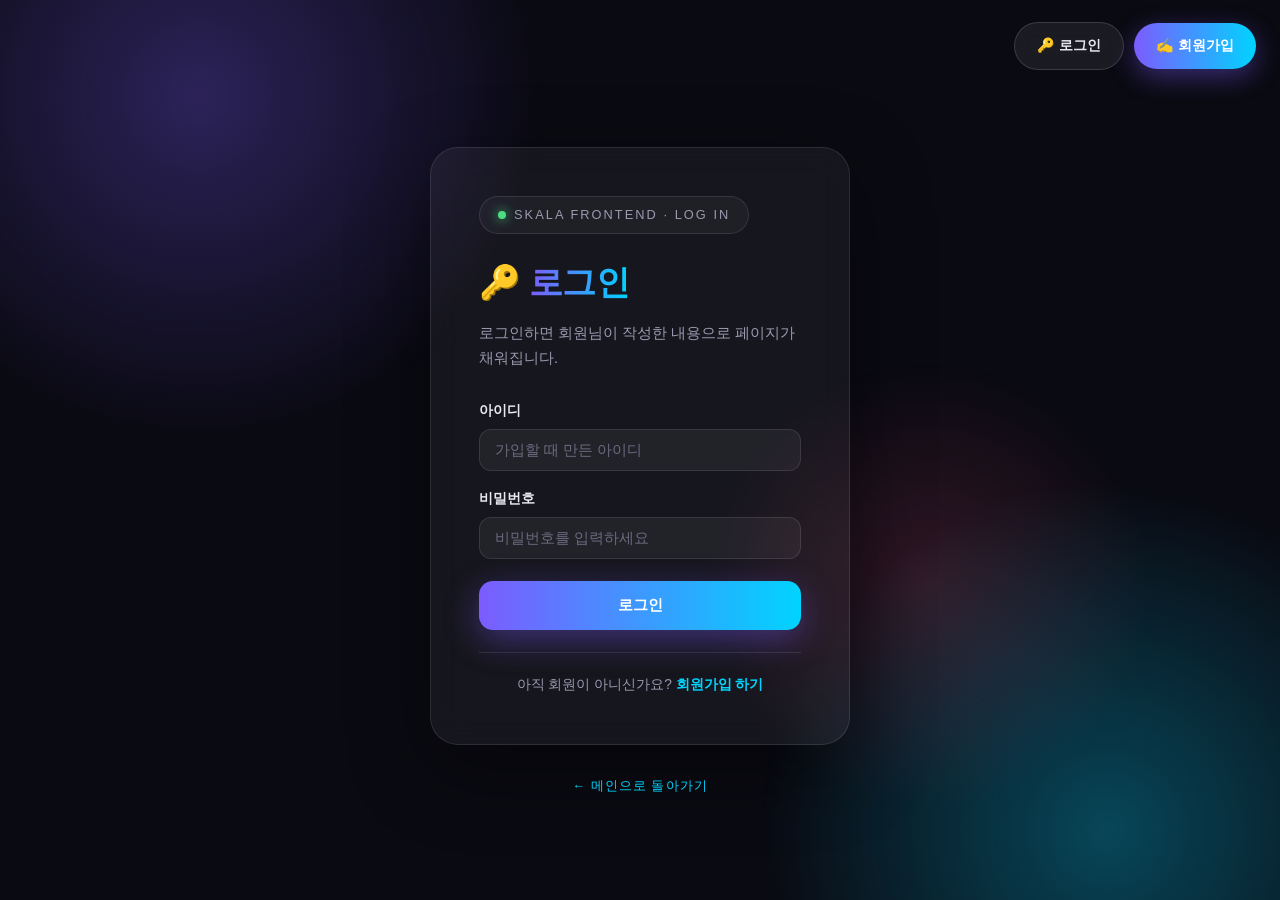
==== html/logIn.html @ dad62b2c "feat: 휴일 계획 캘린더, 입실·퇴실 알림, 개인 메모장 추가 - myHoliday.html: 캘린더에서 날짜를 눌러 제목·내용·시간으로 휴일 계획을   남기는 페이지 신설 (" ====
<!DOCTYPE html>
<html lang="ko">
<head>
    <meta charset="UTF-8">
    <meta name="viewport" content="width=device-width, initial-scale=1.0">
    <title>SKALA · 로그인</title>
    <style>
        :root {
            --bg: #0a0a12;
            --surface: rgba(255, 255, 255, 0.05);
            --border: rgba(255, 255, 255, 0.1);
            --text: #e8e8f0;
            --muted: #9a9ab0;
            --accent-1: #7c5cff;
            --accent-2: #00d4ff;
            --accent-3: #ff5c8a;
        }

        * { margin: 0; padding: 0; box-sizing: border-box; }

        body {
            min-height: 100vh;
            background: var(--bg);
            color: var(--text);
            font-family: -apple-system, BlinkMacSystemFont, "Apple SD Gothic Neo", "Pretendard", "Segoe UI", sans-serif;
            line-height: 1.7;
            display: flex;
            flex-direction: column;
            align-items: center;
            justify-content: center;
            padding: 92px 24px 48px;
            overflow-x: hidden;
        }

        /* ── 움직이는 오로라 배경 ── */
        .aurora {
            position: fixed;
            inset: 0;
            z-index: 0;
            pointer-events: none;
        }
        .aurora span {
            position: absolute;
            width: 55vmax;
            height: 55vmax;
            border-radius: 50%;
            opacity: 0.3;
            animation: drift 16s ease-in-out infinite alternate;
        }
        .aurora span:nth-child(1) {
            background: radial-gradient(circle, var(--accent-1) 0%, transparent 70%);
            top: -20vmax; left: -12vmax;
        }
        .aurora span:nth-child(2) {
            background: radial-gradient(circle, var(--accent-2) 0%, transparent 70%);
            bottom: -22vmax; right: -14vmax;
            animation-delay: -8s;
        }
        .aurora span:nth-child(3) {
            background: radial-gradient(circle, var(--accent-3) 0%, transparent 70%);
            top: 40%; left: 55%;
            width: 35vmax; height: 35vmax;
            opacity: 0.16;
            animation-delay: -4s;
        }
        @keyframes drift {
            from { transform: translate(0, 0) scale(1); }
            to   { transform: translate(7vmax, 5vmax) scale(1.2); }
        }

        /* ── 메인 카드 ── */
        .card {
            position: relative;
            z-index: 1;
            width: 100%;
            max-width: 420px;
            padding: clamp(36px, 6vw, 48px);
            border-radius: 28px;
            background: var(--surface);
            border: 1px solid var(--border);
            backdrop-filter: blur(16px);
            -webkit-backdrop-filter: blur(16px);
            box-shadow: 0 24px 80px rgba(0, 0, 0, 0.45);
            animation: fadeUp 0.9s ease both;
        }

        .badge {
            display: inline-flex;
            align-items: center;
            gap: 8px;
            padding: 7px 18px;
            border-radius: 999px;
            border: 1px solid var(--border);
            background: rgba(255, 255, 255, 0.04);
            font-size: 0.8rem;
            letter-spacing: 0.16em;
            color: var(--muted);
            margin-bottom: 20px;
        }
        .badge .dot {
            width: 8px; height: 8px;
            border-radius: 50%;
            background: #4ade80;
            box-shadow: 0 0 12px #4ade80;
            animation: pulse 2s infinite;
        }
        @keyframes pulse {
            0%, 100% { opacity: 1; }
            50% { opacity: 0.35; }
        }

        h1 {
            font-size: clamp(1.6rem, 4.5vw, 2.1rem);
            font-weight: 900;
            letter-spacing: -0.02em;
        }
        h1 .gradient {
            background: linear-gradient(90deg, var(--accent-1), var(--accent-2), var(--accent-3), var(--accent-1));
            background-size: 300% auto;
            -webkit-background-clip: text;
            background-clip: text;
            color: transparent;
            animation: shine 6s linear infinite;
        }
        @keyframes shine {
            to { background-position: 300% center; }
        }
        .intro {
            margin-top: 10px;
            color: var(--muted);
            font-size: 0.92rem;
        }

        /* ── 폼 ── */
        form { margin-top: 28px; }
        .field { margin-bottom: 16px; }
        .field label {
            display: block;
            font-size: 0.85rem;
            font-weight: 700;
            margin-bottom: 7px;
        }
        input {
            width: 100%;
            padding: 12px 15px;
            border-radius: 12px;
            font-family: inherit;
            font-size: 0.93rem;
            color: var(--text);
            background: rgba(255, 255, 255, 0.05);
            border: 1px solid var(--border);
            transition: border-color 0.2s ease, box-shadow 0.2s ease, background 0.2s ease;
        }
        input::placeholder { color: #6b6b80; }
        input:focus {
            outline: none;
            background: rgba(124, 92, 255, 0.08);
            border-color: rgba(124, 92, 255, 0.6);
            box-shadow: 0 0 0 4px rgba(124, 92, 255, 0.15);
        }

        .error {
            display: none;
            align-items: center;
            gap: 8px;
            margin-bottom: 16px;
            padding: 11px 15px;
            border-radius: 12px;
            font-size: 0.85rem;
            font-weight: 600;
            color: #ffc0d2;
            background: rgba(255, 92, 138, 0.12);
            border: 1px solid rgba(255, 92, 138, 0.4);
        }
        .error.show { display: flex; animation: shake 0.35s ease; }
        @keyframes shake {
            0%, 100% { transform: translateX(0); }
            25% { transform: translateX(-5px); }
            75% { transform: translateX(5px); }
        }

        button[type="submit"] {
            width: 100%;
            margin-top: 6px;
            padding: 14px;
            border-radius: 14px;
            border: none;
            font-family: inherit;
            font-size: 0.96rem;
            font-weight: 700;
            color: #fff;
            cursor: pointer;
            background: linear-gradient(90deg, var(--accent-1), var(--accent-2));
            box-shadow: 0 10px 34px rgba(124, 92, 255, 0.4);
            transition: transform 0.2s ease, box-shadow 0.2s ease;
        }
        button[type="submit"]:hover {
            transform: translateY(-3px) scale(1.02);
            box-shadow: 0 16px 44px rgba(124, 92, 255, 0.55);
        }
        button[type="submit"]:active { transform: translateY(0) scale(0.99); }

        .to-signup {
            margin-top: 22px;
            padding-top: 20px;
            border-top: 1px solid var(--border);
            text-align: center;
            font-size: 0.86rem;
            color: var(--muted);
        }
        .to-signup a {
            color: var(--accent-2);
            font-weight: 700;
            text-decoration: none;
        }
        .to-signup a:hover { text-decoration: underline; }

        /* 이미 로그인한 상태에서 들어온 경우 */
        .already {
            margin-top: 26px;
            padding: 20px;
            border-radius: 16px;
            text-align: center;
            background: rgba(74, 222, 128, 0.08);
            border: 1px solid rgba(74, 222, 128, 0.3);
        }
        .already .who { font-weight: 800; font-size: 1.05rem; }
        .already p { margin-top: 6px; font-size: 0.85rem; color: var(--muted); }
        .already a {
            display: inline-block;
            margin-top: 14px;
            padding: 11px 26px;
            border-radius: 12px;
            font-size: 0.88rem;
            font-weight: 700;
            color: #fff;
            text-decoration: none;
            background: linear-gradient(90deg, var(--accent-1), var(--accent-2));
        }

        @keyframes fadeUp {
            from { opacity: 0; transform: translateY(30px); }
            to   { opacity: 1; transform: translateY(0); }
        }

        footer {
            position: relative;
            z-index: 1;
            margin-top: 30px;
            font-size: 0.8rem;
            color: var(--muted);
            letter-spacing: 0.08em;
        }
        footer a { color: var(--accent-2); text-decoration: none; }
        footer a:hover { text-decoration: underline; }
    </style>
</head>
<body>
    <div class="aurora">
        <span></span><span></span><span></span>
    </div>

    <div id="auth-area"></div>

    <main class="card">
        <div class="badge"><span class="dot"></span>SKALA FRONTEND · LOG IN</div>
        <h1>🔑 <span class="gradient">로그인</span></h1>
        <p class="intro">로그인하면 회원님이 작성한 내용으로 페이지가 채워집니다.</p>

        <!-- 비로그인 상태에서만 폼을 보여준다 -->
        <div data-auth="out">
            <p class="error" id="error">⚠️ <span id="errorText"></span></p>

            <form id="loginForm" novalidate>
                <div class="field">
                    <label for="userId">아이디</label>
                    <input type="text" id="userId" name="userId"
                           placeholder="가입할 때 만든 아이디" required autocomplete="username">
                </div>
                <div class="field">
                    <label for="password">비밀번호</label>
                    <input type="password" id="password" name="password"
                           placeholder="비밀번호를 입력하세요" required autocomplete="current-password">
                </div>
                <button type="submit">로그인</button>
            </form>

            <p class="to-signup">
                아직 회원이 아니신가요? <a href="signUp.html">회원가입 하기</a>
            </p>
        </div>

        <!-- 이미 로그인한 상태 -->
        <div class="already" data-auth="in" hidden>
            <p class="who"><span data-personal="name"></span>님, 이미 로그인되어 있습니다.</p>
            <p>로그인 시각: <span data-personal="loginAt"></span></p>
            <a href="index.html">메인 Hub로 가기 →</a>
        </div>
    </main>

    <footer><a href="index.html">← 메인으로 돌아가기</a></footer>

    <script src="../js/auth.js"></script>
    <script src="../js/alarms.js"></script>
    <script>
        var form = document.getElementById("loginForm");
        var errorBox = document.getElementById("error");
        var errorText = document.getElementById("errorText");

        function showError(message) {
            errorText.textContent = message;
            errorBox.classList.remove("show");
            // 같은 메시지가 다시 떠도 흔들림이 보이도록 애니메이션을 되감는다
            void errorBox.offsetWidth;
            errorBox.classList.add("show");
        }

        form.addEventListener("submit", function (e) {
            e.preventDefault();

            var id = document.getElementById("userId").value.trim();
            var pw = document.getElementById("password").value;

            if (!id || !pw) {
                showError("아이디와 비밀번호를 모두 입력해 주세요.");
                return;
            }

            var result = Auth.login(id, pw);
            if (!result.ok) {
                showError(result.reason);
                document.getElementById("password").value = "";
                return;
            }

            location.href = "index.html";
        });
    </script>
</body>
</html>
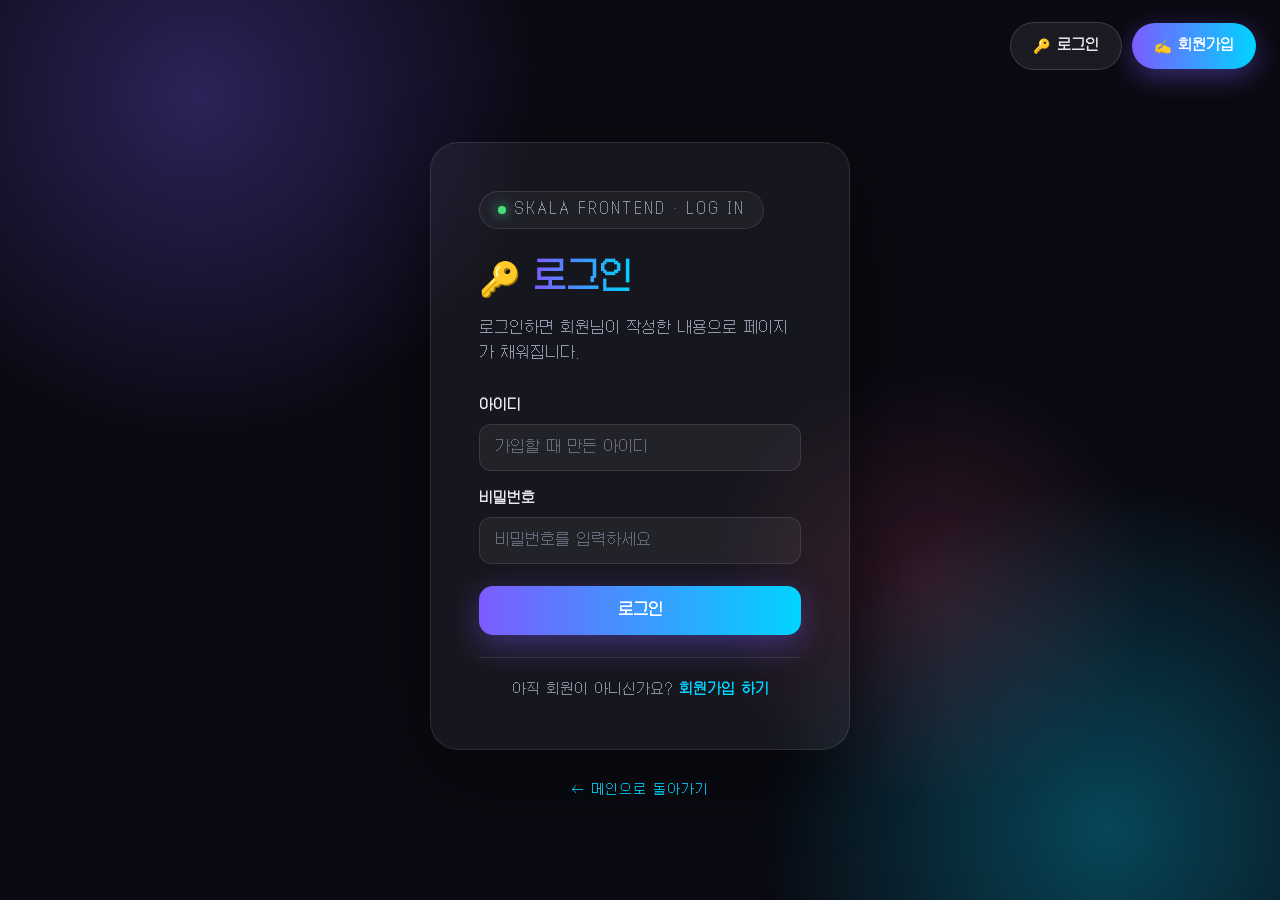
==== commit 53cbf38b: "fix: Galmuri14 폰트를 자체 호스팅해 새로고침마다 폰트가 늦게 적용되던 문제 해결 jsdelivr의 /gh/ 프록시 경로에서 552KB 폰트 파일을 매번 느리게(약 50" ====
--- a/html/logIn.html
+++ b/html/logIn.html
@@ -4,262 +4,15 @@
     <meta charset="UTF-8">
     <meta name="viewport" content="width=device-width, initial-scale=1.0">
     <title>SKALA · 로그인</title>
-    <style>
-        :root {
-            --bg: #0a0a12;
-            --surface: rgba(255, 255, 255, 0.05);
-            --border: rgba(255, 255, 255, 0.1);
-            --text: #e8e8f0;
-            --muted: #9a9ab0;
-            --accent-1: #7c5cff;
-            --accent-2: #00d4ff;
-            --accent-3: #ff5c8a;
-        }
-
-        * { margin: 0; padding: 0; box-sizing: border-box; }
-
-        body {
-            min-height: 100vh;
-            background: var(--bg);
-            color: var(--text);
-            font-family: -apple-system, BlinkMacSystemFont, "Apple SD Gothic Neo", "Pretendard", "Segoe UI", sans-serif;
-            line-height: 1.7;
-            display: flex;
-            flex-direction: column;
-            align-items: center;
-            justify-content: center;
-            padding: 92px 24px 48px;
-            overflow-x: hidden;
-        }
-
-        /* ── 움직이는 오로라 배경 ── */
-        .aurora {
-            position: fixed;
-            inset: 0;
-            z-index: 0;
-            pointer-events: none;
-        }
-        .aurora span {
-            position: absolute;
-            width: 55vmax;
-            height: 55vmax;
-            border-radius: 50%;
-            opacity: 0.3;
-            animation: drift 16s ease-in-out infinite alternate;
-        }
-        .aurora span:nth-child(1) {
-            background: radial-gradient(circle, var(--accent-1) 0%, transparent 70%);
-            top: -20vmax; left: -12vmax;
-        }
-        .aurora span:nth-child(2) {
-            background: radial-gradient(circle, var(--accent-2) 0%, transparent 70%);
-            bottom: -22vmax; right: -14vmax;
-            animation-delay: -8s;
-        }
-        .aurora span:nth-child(3) {
-            background: radial-gradient(circle, var(--accent-3) 0%, transparent 70%);
-            top: 40%; left: 55%;
-            width: 35vmax; height: 35vmax;
-            opacity: 0.16;
-            animation-delay: -4s;
-        }
-        @keyframes drift {
-            from { transform: translate(0, 0) scale(1); }
-            to   { transform: translate(7vmax, 5vmax) scale(1.2); }
-        }
-
-        /* ── 메인 카드 ── */
-        .card {
-            position: relative;
-            z-index: 1;
-            width: 100%;
-            max-width: 420px;
-            padding: clamp(36px, 6vw, 48px);
-            border-radius: 28px;
-            background: var(--surface);
-            border: 1px solid var(--border);
-            backdrop-filter: blur(16px);
-            -webkit-backdrop-filter: blur(16px);
-            box-shadow: 0 24px 80px rgba(0, 0, 0, 0.45);
-            animation: fadeUp 0.9s ease both;
-        }
-
-        .badge {
-            display: inline-flex;
-            align-items: center;
-            gap: 8px;
-            padding: 7px 18px;
-            border-radius: 999px;
-            border: 1px solid var(--border);
-            background: rgba(255, 255, 255, 0.04);
-            font-size: 0.8rem;
-            letter-spacing: 0.16em;
-            color: var(--muted);
-            margin-bottom: 20px;
-        }
-        .badge .dot {
-            width: 8px; height: 8px;
-            border-radius: 50%;
-            background: #4ade80;
-            box-shadow: 0 0 12px #4ade80;
-            animation: pulse 2s infinite;
-        }
-        @keyframes pulse {
-            0%, 100% { opacity: 1; }
-            50% { opacity: 0.35; }
-        }
-
-        h1 {
-            font-size: clamp(1.6rem, 4.5vw, 2.1rem);
-            font-weight: 900;
-            letter-spacing: -0.02em;
-        }
-        h1 .gradient {
-            background: linear-gradient(90deg, var(--accent-1), var(--accent-2), var(--accent-3), var(--accent-1));
-            background-size: 300% auto;
-            -webkit-background-clip: text;
-            background-clip: text;
-            color: transparent;
-            animation: shine 6s linear infinite;
-        }
-        @keyframes shine {
-            to { background-position: 300% center; }
-        }
-        .intro {
-            margin-top: 10px;
-            color: var(--muted);
-            font-size: 0.92rem;
-        }
-
-        /* ── 폼 ── */
-        form { margin-top: 28px; }
-        .field { margin-bottom: 16px; }
-        .field label {
-            display: block;
-            font-size: 0.85rem;
-            font-weight: 700;
-            margin-bottom: 7px;
-        }
-        input {
-            width: 100%;
-            padding: 12px 15px;
-            border-radius: 12px;
-            font-family: inherit;
-            font-size: 0.93rem;
-            color: var(--text);
-            background: rgba(255, 255, 255, 0.05);
-            border: 1px solid var(--border);
-            transition: border-color 0.2s ease, box-shadow 0.2s ease, background 0.2s ease;
-        }
-        input::placeholder { color: #6b6b80; }
-        input:focus {
-            outline: none;
-            background: rgba(124, 92, 255, 0.08);
-            border-color: rgba(124, 92, 255, 0.6);
-            box-shadow: 0 0 0 4px rgba(124, 92, 255, 0.15);
-        }
-
-        .error {
-            display: none;
-            align-items: center;
-            gap: 8px;
-            margin-bottom: 16px;
-            padding: 11px 15px;
-            border-radius: 12px;
-            font-size: 0.85rem;
-            font-weight: 600;
-            color: #ffc0d2;
-            background: rgba(255, 92, 138, 0.12);
-            border: 1px solid rgba(255, 92, 138, 0.4);
-        }
-        .error.show { display: flex; animation: shake 0.35s ease; }
-        @keyframes shake {
-            0%, 100% { transform: translateX(0); }
-            25% { transform: translateX(-5px); }
-            75% { transform: translateX(5px); }
-        }
-
-        button[type="submit"] {
-            width: 100%;
-            margin-top: 6px;
-            padding: 14px;
-            border-radius: 14px;
-            border: none;
-            font-family: inherit;
-            font-size: 0.96rem;
-            font-weight: 700;
-            color: #fff;
-            cursor: pointer;
-            background: linear-gradient(90deg, var(--accent-1), var(--accent-2));
-            box-shadow: 0 10px 34px rgba(124, 92, 255, 0.4);
-            transition: transform 0.2s ease, box-shadow 0.2s ease;
-        }
-        button[type="submit"]:hover {
-            transform: translateY(-3px) scale(1.02);
-            box-shadow: 0 16px 44px rgba(124, 92, 255, 0.55);
-        }
-        button[type="submit"]:active { transform: translateY(0) scale(0.99); }
-
-        .to-signup {
-            margin-top: 22px;
-            padding-top: 20px;
-            border-top: 1px solid var(--border);
-            text-align: center;
-            font-size: 0.86rem;
-            color: var(--muted);
-        }
-        .to-signup a {
-            color: var(--accent-2);
-            font-weight: 700;
-            text-decoration: none;
-        }
-        .to-signup a:hover { text-decoration: underline; }
-
-        /* 이미 로그인한 상태에서 들어온 경우 */
-        .already {
-            margin-top: 26px;
-            padding: 20px;
-            border-radius: 16px;
-            text-align: center;
-            background: rgba(74, 222, 128, 0.08);
-            border: 1px solid rgba(74, 222, 128, 0.3);
-        }
-        .already .who { font-weight: 800; font-size: 1.05rem; }
-        .already p { margin-top: 6px; font-size: 0.85rem; color: var(--muted); }
-        .already a {
-            display: inline-block;
-            margin-top: 14px;
-            padding: 11px 26px;
-            border-radius: 12px;
-            font-size: 0.88rem;
-            font-weight: 700;
-            color: #fff;
-            text-decoration: none;
-            background: linear-gradient(90deg, var(--accent-1), var(--accent-2));
-        }
-
-        @keyframes fadeUp {
-            from { opacity: 0; transform: translateY(30px); }
-            to   { opacity: 1; transform: translateY(0); }
-        }
-
-        footer {
-            position: relative;
-            z-index: 1;
-            margin-top: 30px;
-            font-size: 0.8rem;
-            color: var(--muted);
-            letter-spacing: 0.08em;
-        }
-        footer a { color: var(--accent-2); text-decoration: none; }
-        footer a:hover { text-decoration: underline; }
-    </style>
+    <link rel="stylesheet" href="../css/global.css">
+    <link rel="stylesheet" href="../css/logIn.css">
 </head>
 <body>
     <div class="aurora">
         <span></span><span></span><span></span>
     </div>
 
+    <div class="container">
     <div id="auth-area"></div>
 
     <main class="card">
@@ -299,9 +52,10 @@
     </main>
 
     <footer><a href="index.html">← 메인으로 돌아가기</a></footer>
+    </div>
 
-    <script src="../js/auth.js"></script>
-    <script src="../js/alarms.js"></script>
+    <script src="../js/core/auth.js"></script>
+    <script src="../js/features/alarms.js"></script>
     <script>
         var form = document.getElementById("loginForm");
         var errorBox = document.getElementById("error");
--- a/css/global.css
+++ b/css/global.css
@@ -0,0 +1,122 @@
+/*
+ * style.css — 모든 페이지가 토씨 하나 다르지 않게 똑같이 쓰던 공통 스타일.
+ *
+ * 색상 변수, 리셋, 오로라 배경, 배지의 초록 점, 제목의 그라디언트 텍스트,
+ * 카드/섹션 등장 애니메이션, footer 링크 색상, 전체 컨텐츠를 가운데 정렬하는
+ * .container 처럼 페이지마다 100% 동일하게 복사돼 있던 부분만 모았다.
+ * 카드 폭·배지 글자 크기·제목 크기처럼 페이지마다 값이 다른 것들은 그대로
+ * 각 페이지의 <style> 안에 남겨뒀다.
+ *
+ * html/myClass.html은 기존에 손대지 않기로 한 파일이라, 이 파일은 <link>로만
+ * 연결하고(공통 스타일 적용 과제 요건 충족) 폰트·container 등 구조/디자인은
+ * 예전 그대로 자체 <style>을 유지한다.
+ */
+
+:root {
+    --bg: #0a0a12;
+    --surface: rgba(255, 255, 255, 0.05);
+    --border: rgba(255, 255, 255, 0.1);
+    --text: #e8e8f0;
+    --muted: #9a9ab0;
+    --accent-1: #7c5cff;
+    --accent-2: #00d4ff;
+    --accent-3: #ff5c8a;
+}
+
+/* Galmuri14 픽셀 폰트: 외부 CDN(jsdelivr /gh/ 경로)이 느려 새로고침마다 폰트가
+   늦게 뒤바뀌어 보이는 문제가 있어, 실제로 쓰는 굵기 하나만 직접 호스팅한다. */
+@font-face {
+    font-family: Galmuri14;
+    font-style: normal;
+    font-weight: 400;
+    font-display: swap;
+    src: local('Galmuri14 Regular'), url('./fonts/Galmuri14.woff2') format('woff2');
+}
+
+* { margin: 0; padding: 0; box-sizing: border-box; }
+
+/* ── 움직이는 오로라 배경 ── */
+.aurora {
+    position: fixed;
+    inset: 0;
+    z-index: 0;
+    pointer-events: none;
+}
+.aurora span {
+    position: absolute;
+    width: 55vmax;
+    height: 55vmax;
+    border-radius: 50%;
+    opacity: 0.3;
+    animation: drift 16s ease-in-out infinite alternate;
+}
+.aurora span:nth-child(1) {
+    background: radial-gradient(circle, var(--accent-1) 0%, transparent 70%);
+    top: -20vmax; left: -12vmax;
+}
+.aurora span:nth-child(2) {
+    background: radial-gradient(circle, var(--accent-2) 0%, transparent 70%);
+    bottom: -22vmax; right: -14vmax;
+    animation-delay: -8s;
+}
+.aurora span:nth-child(3) {
+    background: radial-gradient(circle, var(--accent-3) 0%, transparent 70%);
+    top: 40%; left: 55%;
+    width: 35vmax; height: 35vmax;
+    opacity: 0.16;
+    animation-delay: -4s;
+}
+@keyframes drift {
+    from { transform: translate(0, 0) scale(1); }
+    to   { transform: translate(7vmax, 5vmax) scale(1.2); }
+}
+
+/* ── 배지 안의 깜빡이는 초록 점 ── */
+.badge .dot {
+    width: 8px; height: 8px;
+    border-radius: 50%;
+    background: #4ade80;
+    box-shadow: 0 0 12px #4ade80;
+    animation: pulse 2s infinite;
+}
+@keyframes pulse {
+    0%, 100% { opacity: 1; }
+    50% { opacity: 0.35; }
+}
+
+/* ── 제목 그라디언트 텍스트 ── */
+h1 .gradient {
+    background: linear-gradient(90deg, var(--accent-1), var(--accent-2), var(--accent-3), var(--accent-1));
+    background-size: 300% auto;
+    -webkit-background-clip: text;
+    background-clip: text;
+    color: transparent;
+    animation: shine 6s linear infinite;
+}
+@keyframes shine {
+    to { background-position: 300% center; }
+}
+h2 .accent {
+    background: linear-gradient(90deg, var(--accent-2), var(--accent-1));
+    -webkit-background-clip: text;
+    background-clip: text;
+    color: transparent;
+}
+
+/* ── 카드/섹션 등장 애니메이션 ── */
+@keyframes fadeUp {
+    from { opacity: 0; transform: translateY(30px); }
+    to   { opacity: 1; transform: translateY(0); }
+}
+
+/* ── footer 링크 ── */
+footer a { color: var(--accent-2); text-decoration: none; }
+footer a:hover { text-decoration: underline; }
+
+/* ── 컨텐츠 전체를 가운데 정렬하는 컨테이너 ── */
+.container {
+    display: flex;
+    flex-direction: column;
+    align-items: center;
+    width: 100%;
+}
--- a/css/logIn.css
+++ b/css/logIn.css
@@ -0,0 +1,170 @@
+        body {
+            min-height: 100vh;
+            background: var(--bg);
+            color: var(--text);
+            font-family: Galmuri14, -apple-system, BlinkMacSystemFont, "Apple SD Gothic Neo", "Pretendard", "Segoe UI", sans-serif;
+            line-height: 1.7;
+            display: flex;
+            flex-direction: column;
+            align-items: center;
+            justify-content: center;
+            padding: 92px 24px 48px;
+            overflow-x: hidden;
+        }
+
+        /* ── 메인 카드 ── */
+        .card {
+            position: relative;
+            z-index: 1;
+            width: 100%;
+            max-width: 420px;
+            padding: clamp(36px, 6vw, 48px);
+            border-radius: 28px;
+            background: var(--surface);
+            border: 1px solid var(--border);
+            backdrop-filter: blur(16px);
+            -webkit-backdrop-filter: blur(16px);
+            box-shadow: 0 24px 80px rgba(0, 0, 0, 0.45);
+            animation: fadeUp 0.9s ease both;
+        }
+
+        .badge {
+            display: inline-flex;
+            align-items: center;
+            gap: 8px;
+            padding: 7px 18px;
+            border-radius: 999px;
+            border: 1px solid var(--border);
+            background: rgba(255, 255, 255, 0.04);
+            font-size: 0.8rem;
+            letter-spacing: 0.16em;
+            color: var(--muted);
+            margin-bottom: 20px;
+        }
+
+        h1 {
+            font-size: clamp(1.6rem, 4.5vw, 2.1rem);
+            font-weight: 900;
+            letter-spacing: -0.02em;
+        }
+        .intro {
+            margin-top: 10px;
+            color: var(--muted);
+            font-size: 0.92rem;
+        }
+
+        /* ── 폼 ── */
+        form { margin-top: 28px; }
+        .field { margin-bottom: 16px; }
+        .field label {
+            display: block;
+            font-size: 0.85rem;
+            font-weight: 700;
+            margin-bottom: 7px;
+        }
+        input {
+            width: 100%;
+            padding: 12px 15px;
+            border-radius: 12px;
+            font-family: inherit;
+            font-size: 0.93rem;
+            color: var(--text);
+            background: rgba(255, 255, 255, 0.05);
+            border: 1px solid var(--border);
+            transition: border-color 0.2s ease, box-shadow 0.2s ease, background 0.2s ease;
+        }
+        input::placeholder { color: #6b6b80; }
+        input:focus {
+            outline: none;
+            background: rgba(124, 92, 255, 0.08);
+            border-color: rgba(124, 92, 255, 0.6);
+            box-shadow: 0 0 0 4px rgba(124, 92, 255, 0.15);
+        }
+
+        .error {
+            display: none;
+            align-items: center;
+            gap: 8px;
+            margin-bottom: 16px;
+            padding: 11px 15px;
+            border-radius: 12px;
+            font-size: 0.85rem;
+            font-weight: 600;
+            color: #ffc0d2;
+            background: rgba(255, 92, 138, 0.12);
+            border: 1px solid rgba(255, 92, 138, 0.4);
+        }
+        .error.show { display: flex; animation: shake 0.35s ease; }
+        @keyframes shake {
+            0%, 100% { transform: translateX(0); }
+            25% { transform: translateX(-5px); }
+            75% { transform: translateX(5px); }
+        }
+
+        button[type="submit"] {
+            width: 100%;
+            margin-top: 6px;
+            padding: 14px;
+            border-radius: 14px;
+            border: none;
+            font-family: inherit;
+            font-size: 0.96rem;
+            font-weight: 700;
+            color: #fff;
+            cursor: pointer;
+            background: linear-gradient(90deg, var(--accent-1), var(--accent-2));
+            box-shadow: 0 10px 34px rgba(124, 92, 255, 0.4);
+            transition: transform 0.2s ease, box-shadow 0.2s ease;
+        }
+        button[type="submit"]:hover {
+            transform: translateY(-3px) scale(1.02);
+            box-shadow: 0 16px 44px rgba(124, 92, 255, 0.55);
+        }
+        button[type="submit"]:active { transform: translateY(0) scale(0.99); }
+
+        .to-signup {
+            margin-top: 22px;
+            padding-top: 20px;
+            border-top: 1px solid var(--border);
+            text-align: center;
+            font-size: 0.86rem;
+            color: var(--muted);
+        }
+        .to-signup a {
+            color: var(--accent-2);
+            font-weight: 700;
+            text-decoration: none;
+        }
+        .to-signup a:hover { text-decoration: underline; }
+
+        /* 이미 로그인한 상태에서 들어온 경우 */
+        .already {
+            margin-top: 26px;
+            padding: 20px;
+            border-radius: 16px;
+            text-align: center;
+            background: rgba(74, 222, 128, 0.08);
+            border: 1px solid rgba(74, 222, 128, 0.3);
+        }
+        .already .who { font-weight: 800; font-size: 1.05rem; }
+        .already p { margin-top: 6px; font-size: 0.85rem; color: var(--muted); }
+        .already a {
+            display: inline-block;
+            margin-top: 14px;
+            padding: 11px 26px;
+            border-radius: 12px;
+            font-size: 0.88rem;
+            font-weight: 700;
+            color: #fff;
+            text-decoration: none;
+            background: linear-gradient(90deg, var(--accent-1), var(--accent-2));
+        }
+
+        footer {
+            position: relative;
+            z-index: 1;
+            margin-top: 30px;
+            font-size: 0.8rem;
+            color: var(--muted);
+            letter-spacing: 0.08em;
+        }
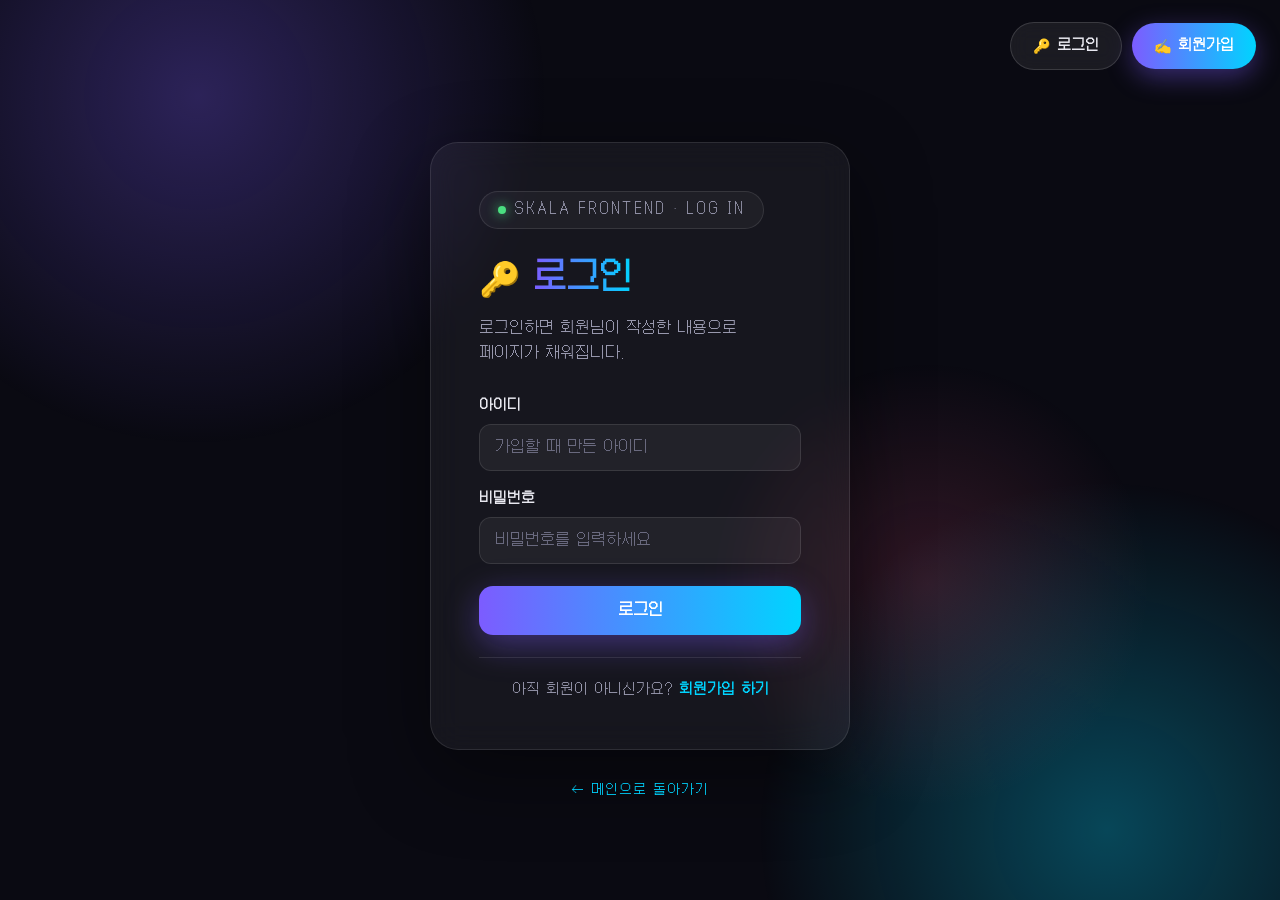
==== commit 14fb783c: "fix: 한글 줄바꿈, 프로필 카드 겹침 버그 수정 및 파비콘·README 정리 - 공통 CSS에 word-break: keep-all을 추가해 단어 중간에서 줄이 잘리던 문제 해" ====
--- a/html/logIn.html
+++ b/html/logIn.html
@@ -3,7 +3,9 @@
 <head>
     <meta charset="UTF-8">
     <meta name="viewport" content="width=device-width, initial-scale=1.0">
+    <meta name="darkreader-lock">
     <title>SKALA · 로그인</title>
+    <link rel="icon" href="data:image/svg+xml,<svg xmlns=%22http://www.w3.org/2000/svg%22 viewBox=%220 0 100 100%22><text y=%22.9em%22 font-size=%2290%22>🚀</text></svg>">
     <link rel="stylesheet" href="../css/global.css">
     <link rel="stylesheet" href="../css/logIn.css">
 </head>
@@ -69,7 +71,7 @@
             errorBox.classList.add("show");
         }
 
-        form.addEventListener("submit", function (e) {
+        form.addEventListener("submit", async function (e) {
             e.preventDefault();
 
             var id = document.getElementById("userId").value.trim();
@@ -80,7 +82,7 @@
                 return;
             }
 
-            var result = Auth.login(id, pw);
+            var result = await Auth.login(id, pw);
             if (!result.ok) {
                 showError(result.reason);
                 document.getElementById("password").value = "";
--- a/css/global.css
+++ b/css/global.css
@@ -33,7 +33,9 @@
     src: local('Galmuri14 Regular'), url('./fonts/Galmuri14.woff2') format('woff2');
 }
 
-* { margin: 0; padding: 0; box-sizing: border-box; }
+/* 한글은 띄어쓰기 없이 이어진 단어 중간에서 줄이 바뀌면 글자 하나만 떨어져 보이므로,
+   띄어쓰기 단위로만 줄을 바꾸게 한다 (예: "소개합니다"가 "소개합니" / "다"로 쪼개지는 문제). */
+* { margin: 0; padding: 0; box-sizing: border-box; word-break: keep-all; }
 
 /* ── 움직이는 오로라 배경 ── */
 .aurora {
@@ -90,6 +92,7 @@
     background-size: 300% auto;
     -webkit-background-clip: text;
     background-clip: text;
+    -webkit-text-fill-color: transparent;
     color: transparent;
     animation: shine 6s linear infinite;
 }
@@ -100,6 +103,7 @@
     background: linear-gradient(90deg, var(--accent-2), var(--accent-1));
     -webkit-background-clip: text;
     background-clip: text;
+    -webkit-text-fill-color: transparent;
     color: transparent;
 }
 
